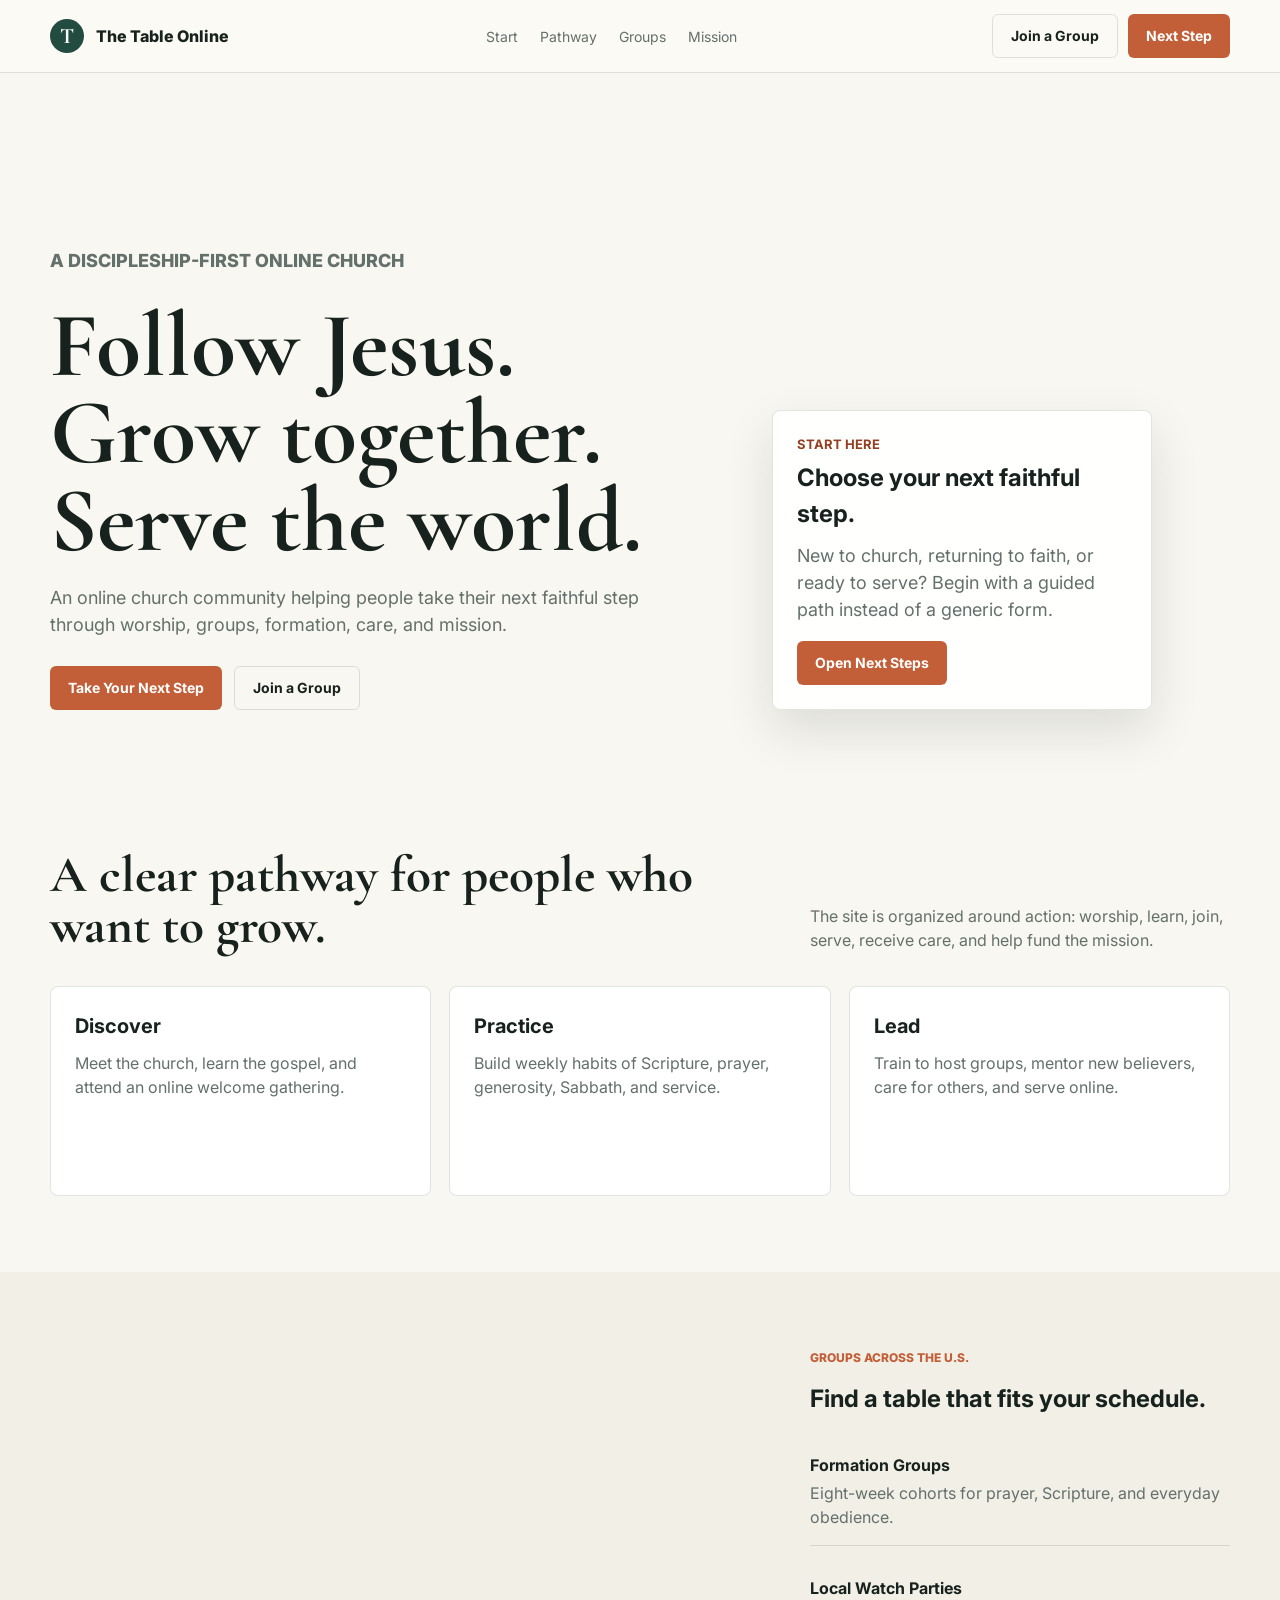
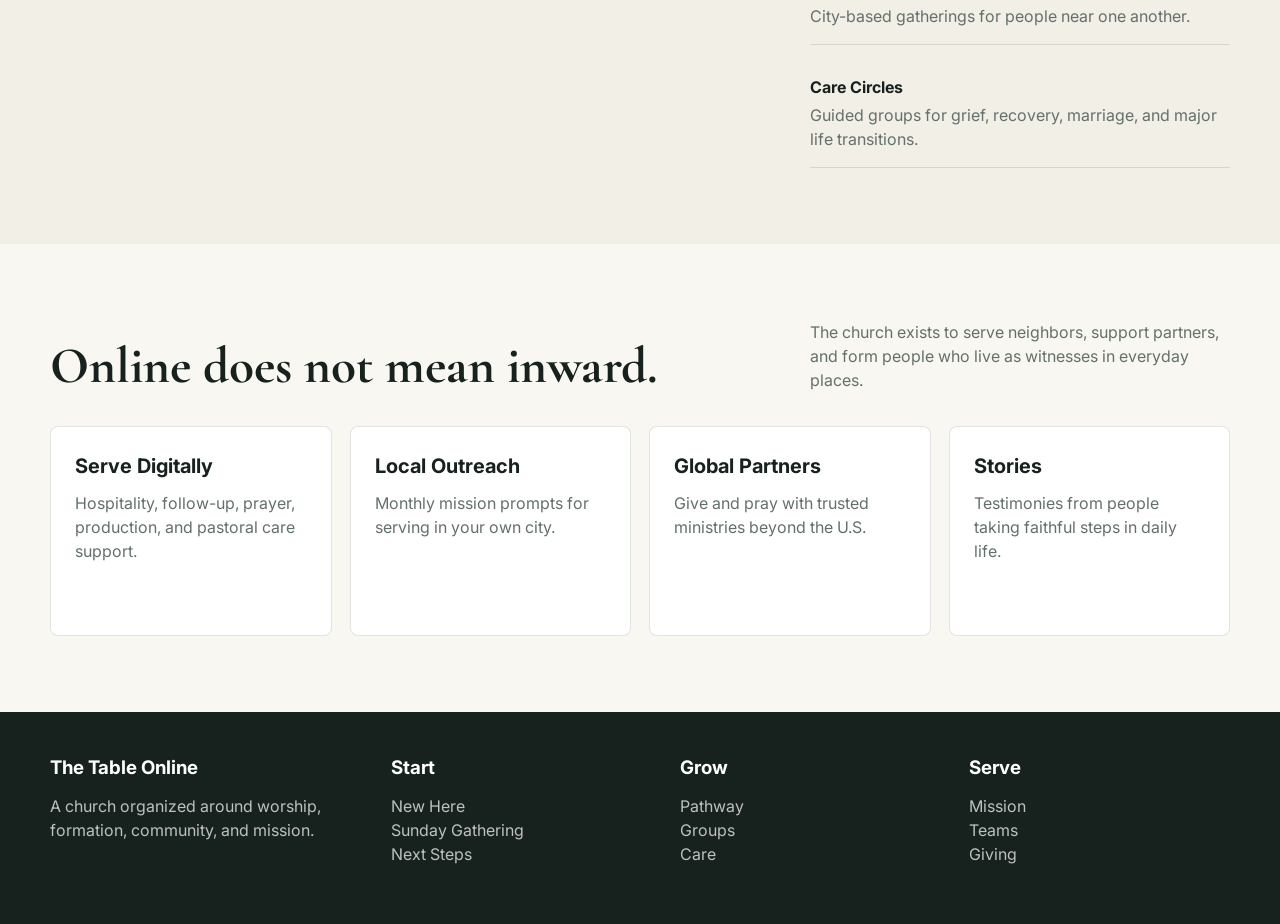
==== site-variants/mission-discipleship-platform/index.html @ 73ca4b81 "Deploy online church design variants" ====
<!doctype html>
<html lang="en">
  <head>
    <meta charset="utf-8">
    <meta name="viewport" content="width=device-width, initial-scale=1">
    <title>The Table Online | Mission & Discipleship Platform</title>
    <link rel="preconnect" href="https://fonts.googleapis.com">
    <link rel="preconnect" href="https://fonts.gstatic.com" crossorigin>
    <link href="https://fonts.googleapis.com/css2?family=Cormorant+Garamond:wght@600;700&family=Inter:wght@400;600;700;800&display=swap" rel="stylesheet">
    <link rel="stylesheet" href="../assets/styles.css">
  </head>
  <body class="discipleship-theme" style="--hero-image:url('https://images.unsplash.com/photo-1529156069898-49953e39b3ac?auto=format&fit=crop&w=2200&q=80'); --photo-image:url('https://images.unsplash.com/photo-1517048676732-d65bc937f952?auto=format&fit=crop&w=1400&q=80')">
    <nav class="nav">
      <div class="shell nav-inner">
        <a class="brand" href="../">
          <span class="brand-mark">T</span>
          <span>The Table Online</span>
        </a>
        <div class="nav-links">
          <a href="#start">Start</a>
          <a href="#pathway">Pathway</a>
          <a href="#groups">Groups</a>
          <a href="#mission">Mission</a>
        </div>
        <div class="nav-actions">
          <a class="button outline" href="#groups">Join a Group</a>
          <a class="button primary" href="#start">Next Step</a>
        </div>
      </div>
    </nav>
    <header class="hero">
      <div class="shell hero-grid">
        <div>
          <p class="eyebrow">A discipleship-first online church</p>
          <h1>Follow Jesus. Grow together. Serve the world.</h1>
          <p>An online church community helping people take their next faithful step through worship, groups, formation, care, and mission.</p>
          <div class="hero-actions">
            <a class="button primary" href="#start">Take Your Next Step</a>
            <a class="button outline" href="#groups">Join a Group</a>
          </div>
        </div>
        <aside class="service-panel" id="start">
          <strong>Start Here</strong>
          <h2>Choose your next faithful step.</h2>
          <p>New to church, returning to faith, or ready to serve? Begin with a guided path instead of a generic form.</p>
          <a class="button primary" href="#">Open Next Steps</a>
        </aside>
      </div>
    </header>
    <main>
      <section class="band" id="pathway">
        <div class="shell section-head">
          <h2>A clear pathway for people who want to grow.</h2>
          <p>The site is organized around action: worship, learn, join, serve, receive care, and help fund the mission.</p>
        </div>
        <div class="shell grid-3">
          <article class="card"><h3>Discover</h3><p>Meet the church, learn the gospel, and attend an online welcome gathering.</p></article>
          <article class="card"><h3>Practice</h3><p>Build weekly habits of Scripture, prayer, generosity, Sabbath, and service.</p></article>
          <article class="card"><h3>Lead</h3><p>Train to host groups, mentor new believers, care for others, and serve online.</p></article>
        </div>
      </section>
      <section class="band alt" id="groups">
        <div class="shell media-row">
          <div class="photo" role="img" aria-label="A team gathered around a table"></div>
          <div>
            <p class="eyebrow">Groups Across the U.S.</p>
            <h2>Find a table that fits your schedule.</h2>
            <div class="list">
              <div class="list-item"><strong>Formation Groups</strong><span>Eight-week cohorts for prayer, Scripture, and everyday obedience.</span></div>
              <div class="list-item"><strong>Local Watch Parties</strong><span>City-based gatherings for people near one another.</span></div>
              <div class="list-item"><strong>Care Circles</strong><span>Guided groups for grief, recovery, marriage, and major life transitions.</span></div>
            </div>
          </div>
        </div>
      </section>
      <section class="band" id="mission">
        <div class="shell section-head">
          <h2>Online does not mean inward.</h2>
          <p>The church exists to serve neighbors, support partners, and form people who live as witnesses in everyday places.</p>
        </div>
        <div class="shell grid-4">
          <article class="card"><h3>Serve Digitally</h3><p>Hospitality, follow-up, prayer, production, and pastoral care support.</p></article>
          <article class="card"><h3>Local Outreach</h3><p>Monthly mission prompts for serving in your own city.</p></article>
          <article class="card"><h3>Global Partners</h3><p>Give and pray with trusted ministries beyond the U.S.</p></article>
          <article class="card"><h3>Stories</h3><p>Testimonies from people taking faithful steps in daily life.</p></article>
        </div>
      </section>
    </main>
    <footer class="footer">
      <div class="shell footer-grid">
        <div><h3>The Table Online</h3><p>A church organized around worship, formation, community, and mission.</p></div>
        <div><h3>Start</h3><p>New Here<br>Sunday Gathering<br>Next Steps</p></div>
        <div><h3>Grow</h3><p>Pathway<br>Groups<br>Care</p></div>
        <div><h3>Serve</h3><p>Mission<br>Teams<br>Giving</p></div>
      </div>
    </footer>
  </body>
</html>
---- site-variants/assets/styles.css ----
:root {
  --ink: #17211d;
  --muted: #5e6a64;
  --paper: #fbfaf6;
  --panel: #ffffff;
  --line: rgba(23, 33, 29, 0.12);
  --accent: #b88a3d;
  --accent-strong: #8c6428;
  --secondary: #335f57;
  --deep: #111817;
  --radius: 8px;
  --shadow: 0 20px 50px rgba(22, 29, 25, 0.12);
  --serif: "Cormorant Garamond", Georgia, serif;
  --sans: Inter, ui-sans-serif, system-ui, -apple-system, BlinkMacSystemFont, "Segoe UI", sans-serif;
}

* {
  box-sizing: border-box;
}

html {
  min-width: 320px;
  scroll-behavior: smooth;
}

body {
  margin: 0;
  color: var(--ink);
  background: var(--paper);
  font-family: var(--sans);
  line-height: 1.5;
}

img {
  display: block;
  max-width: 100%;
}

a {
  color: inherit;
  text-decoration: none;
}

button,
.button {
  border: 0;
  border-radius: 6px;
  cursor: pointer;
  display: inline-flex;
  align-items: center;
  justify-content: center;
  gap: 10px;
  min-height: 44px;
  padding: 12px 18px;
  font: 700 14px/1 var(--sans);
  white-space: nowrap;
}

.button.primary {
  color: #fff;
  background: var(--accent);
}

.button.secondary {
  color: var(--ink);
  background: rgba(255, 255, 255, 0.88);
  border: 1px solid rgba(255, 255, 255, 0.55);
}

.button.outline {
  color: var(--ink);
  background: transparent;
  border: 1px solid var(--line);
}

.shell {
  width: min(1180px, calc(100% - 40px));
  margin: 0 auto;
}

.nav {
  position: fixed;
  z-index: 10;
  top: 0;
  left: 0;
  right: 0;
  background: rgba(251, 250, 246, 0.92);
  border-bottom: 1px solid var(--line);
  backdrop-filter: blur(18px);
}

.nav-inner {
  min-height: 72px;
  display: flex;
  align-items: center;
  justify-content: space-between;
  gap: 22px;
}

.brand {
  display: flex;
  align-items: center;
  gap: 12px;
  min-width: 180px;
  font-weight: 800;
}

.brand-mark {
  width: 34px;
  height: 34px;
  border-radius: 50%;
  display: grid;
  place-items: center;
  color: #fff;
  background: var(--secondary);
  font-family: var(--serif);
  font-size: 22px;
}

.nav-links {
  display: flex;
  gap: 22px;
  align-items: center;
  color: var(--muted);
  font-size: 14px;
}

.nav-actions {
  display: flex;
  gap: 10px;
  align-items: center;
}

.hero {
  min-height: 92vh;
  display: grid;
  align-items: end;
  padding: 150px 0 64px;
  color: #fff;
  background-image:
    linear-gradient(90deg, rgba(9, 15, 13, 0.82), rgba(9, 15, 13, 0.42) 52%, rgba(9, 15, 13, 0.1)),
    var(--hero-image);
  background-size: cover;
  background-position: center;
}

.hero-grid {
  display: grid;
  grid-template-columns: minmax(0, 680px) minmax(280px, 380px);
  gap: 42px;
  align-items: end;
}

.eyebrow {
  margin: 0 0 14px;
  color: var(--accent);
  font-size: 12px;
  font-weight: 800;
  letter-spacing: 0;
  text-transform: uppercase;
}

h1,
h2,
h3,
p {
  margin-top: 0;
}

h1 {
  margin-bottom: 20px;
  max-width: 780px;
  font-family: var(--serif);
  font-size: clamp(48px, 8vw, 92px);
  line-height: 0.95;
  font-weight: 700;
}

.hero p {
  max-width: 610px;
  margin-bottom: 28px;
  color: rgba(255, 255, 255, 0.88);
  font-size: 18px;
}

.hero-actions {
  display: flex;
  gap: 12px;
  flex-wrap: wrap;
}

.service-panel {
  background: rgba(255, 255, 255, 0.92);
  color: var(--ink);
  border-radius: var(--radius);
  padding: 24px;
  box-shadow: var(--shadow);
}

.service-panel strong {
  display: block;
  margin-bottom: 6px;
  font-size: 13px;
  color: var(--accent-strong);
  text-transform: uppercase;
}

.service-panel h2 {
  font-size: 24px;
  margin-bottom: 10px;
}

.service-panel p {
  color: var(--muted);
  margin-bottom: 18px;
}

.band {
  padding: 76px 0;
}

.band.alt {
  background: #f1efe6;
}

.section-head {
  display: flex;
  justify-content: space-between;
  gap: 28px;
  align-items: end;
  margin-bottom: 34px;
}

.section-head h2 {
  max-width: 650px;
  margin-bottom: 0;
  font-family: var(--serif);
  font-size: clamp(34px, 4vw, 56px);
  line-height: 1;
}

.section-head p {
  max-width: 420px;
  margin-bottom: 0;
  color: var(--muted);
}

.grid-3,
.grid-4 {
  display: grid;
  gap: 18px;
}

.grid-3 {
  grid-template-columns: repeat(3, minmax(0, 1fr));
}

.grid-4 {
  grid-template-columns: repeat(4, minmax(0, 1fr));
}

.card {
  min-height: 210px;
  padding: 24px;
  background: var(--panel);
  border: 1px solid var(--line);
  border-radius: var(--radius);
}

.card h3 {
  margin-bottom: 10px;
  font-size: 20px;
}

.card p {
  color: var(--muted);
  margin-bottom: 0;
}

.media-row {
  display: grid;
  grid-template-columns: minmax(0, 1fr) minmax(280px, 420px);
  gap: 36px;
  align-items: center;
}

.photo {
  min-height: 420px;
  border-radius: var(--radius);
  background: var(--photo-image) center/cover;
}

.list {
  display: grid;
  gap: 14px;
}

.list-item {
  padding: 16px 0;
  border-bottom: 1px solid var(--line);
}

.list-item strong {
  display: block;
  margin-bottom: 4px;
}

.list-item span {
  color: var(--muted);
}

.footer {
  background: var(--deep);
  color: #fff;
  padding: 42px 0;
}

.footer-grid {
  display: grid;
  grid-template-columns: 1.2fr repeat(3, minmax(120px, 1fr));
  gap: 28px;
}

.footer p,
.footer a {
  color: rgba(255, 255, 255, 0.72);
}

.footer h3 {
  margin-bottom: 12px;
}

.dark-theme {
  --paper: #0f1315;
  --panel: #161d20;
  --ink: #f6f1e8;
  --muted: #aab2ad;
  --line: rgba(255, 255, 255, 0.12);
  --accent: #51a8ff;
  --accent-strong: #9fd0ff;
  --secondary: #d6a756;
  --deep: #080a0b;
}

.dark-theme .nav {
  background: rgba(15, 19, 21, 0.9);
}

.dark-theme .hero {
  background-image:
    linear-gradient(90deg, rgba(5, 8, 10, 0.9), rgba(5, 8, 10, 0.55) 52%, rgba(5, 8, 10, 0.18)),
    var(--hero-image);
}

.dark-theme .button.secondary {
  color: #fff;
  background: rgba(255, 255, 255, 0.12);
}

.dark-theme .band.alt {
  background: #141a1d;
}

.dark-theme .service-panel {
  background: rgba(19, 26, 30, 0.92);
  color: #fff;
}

.discipleship-theme {
  --paper: #f8f7f1;
  --panel: #ffffff;
  --ink: #17211d;
  --muted: #64706b;
  --accent: #c35f38;
  --accent-strong: #933f22;
  --secondary: #234c40;
  --deep: #17211d;
}

.discipleship-theme .hero {
  min-height: 86vh;
  background-image:
    linear-gradient(90deg, rgba(248, 247, 241, 0.96), rgba(248, 247, 241, 0.74) 48%, rgba(248, 247, 241, 0.08)),
    var(--hero-image);
  color: var(--ink);
}

.discipleship-theme .hero p {
  color: var(--muted);
}

.discipleship-theme .service-panel {
  border: 1px solid var(--line);
}

.preview-page {
  background: #f8f7f1;
}

.preview-hero {
  padding: 110px 0 54px;
}

.preview-hero h1 {
  color: #17211d;
}

.preview-hero p {
  max-width: 720px;
  color: #5e6a64;
  font-size: 18px;
}

.preview-grid {
  display: grid;
  grid-template-columns: repeat(3, minmax(0, 1fr));
  gap: 18px;
  padding-bottom: 70px;
}

.preview-card {
  min-height: 520px;
  display: flex;
  flex-direction: column;
  overflow: hidden;
  border: 1px solid var(--line);
  border-radius: var(--radius);
  background: #fff;
}

.preview-image {
  min-height: 230px;
  background: var(--preview-image) center/cover;
}

.preview-content {
  display: flex;
  flex: 1;
  flex-direction: column;
  justify-content: space-between;
  gap: 24px;
  padding: 24px;
}

.preview-content h2 {
  font-family: var(--serif);
  font-size: 34px;
  line-height: 1;
}

.preview-content p {
  color: var(--muted);
}

@media (max-width: 920px) {
  .nav-links {
    display: none;
  }

  .hero-grid,
  .media-row,
  .footer-grid,
  .preview-grid {
    grid-template-columns: 1fr;
  }

  .grid-3,
  .grid-4 {
    grid-template-columns: repeat(2, minmax(0, 1fr));
  }

  .section-head {
    display: block;
  }

  .section-head p {
    margin-top: 14px;
  }
}

@media (max-width: 640px) {
  .shell {
    width: min(100% - 28px, 1180px);
  }

  .nav-actions .outline {
    display: none;
  }

  .hero {
    min-height: auto;
    padding: 128px 0 38px;
  }

  h1 {
    font-size: 46px;
  }

  .hero p {
    font-size: 16px;
  }

  .service-panel {
    padding: 20px;
  }

  .band {
    padding: 54px 0;
  }

  .grid-3,
  .grid-4 {
    grid-template-columns: 1fr;
  }

  .photo {
    min-height: 300px;
  }
}
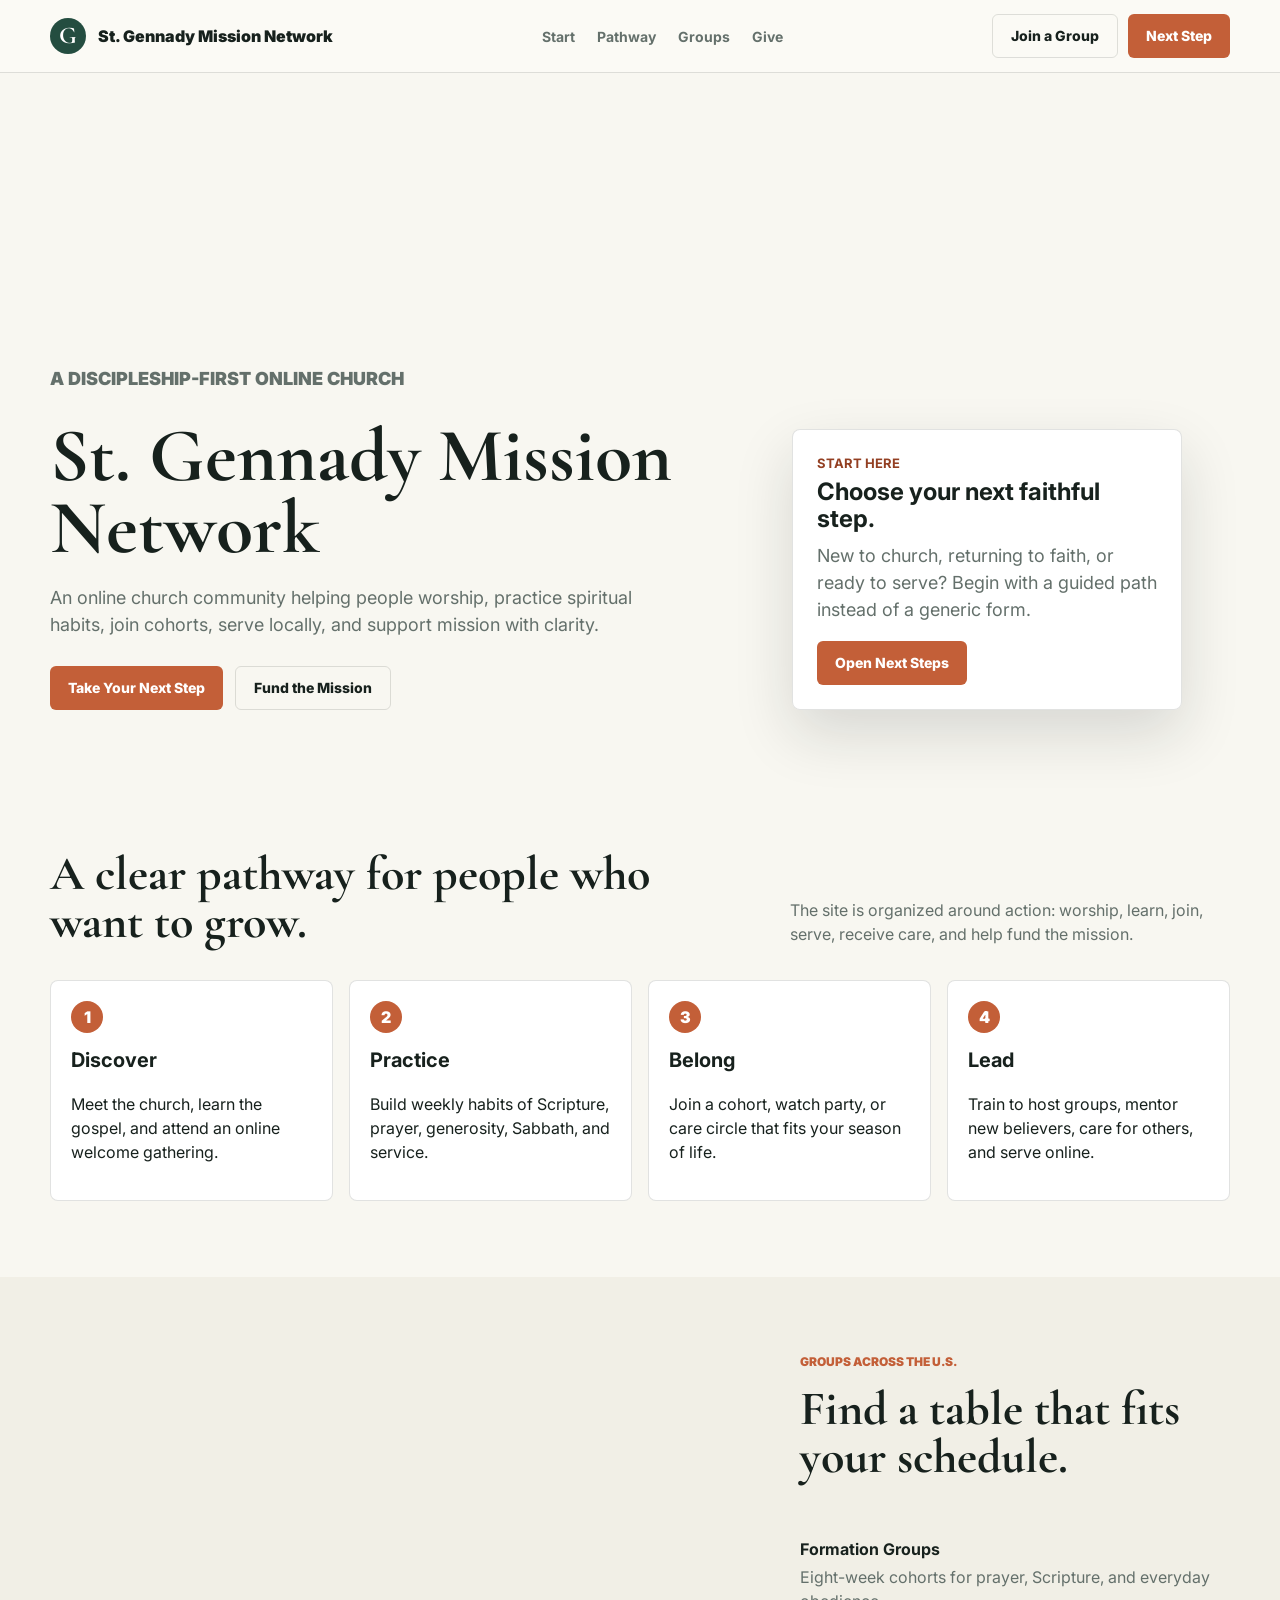
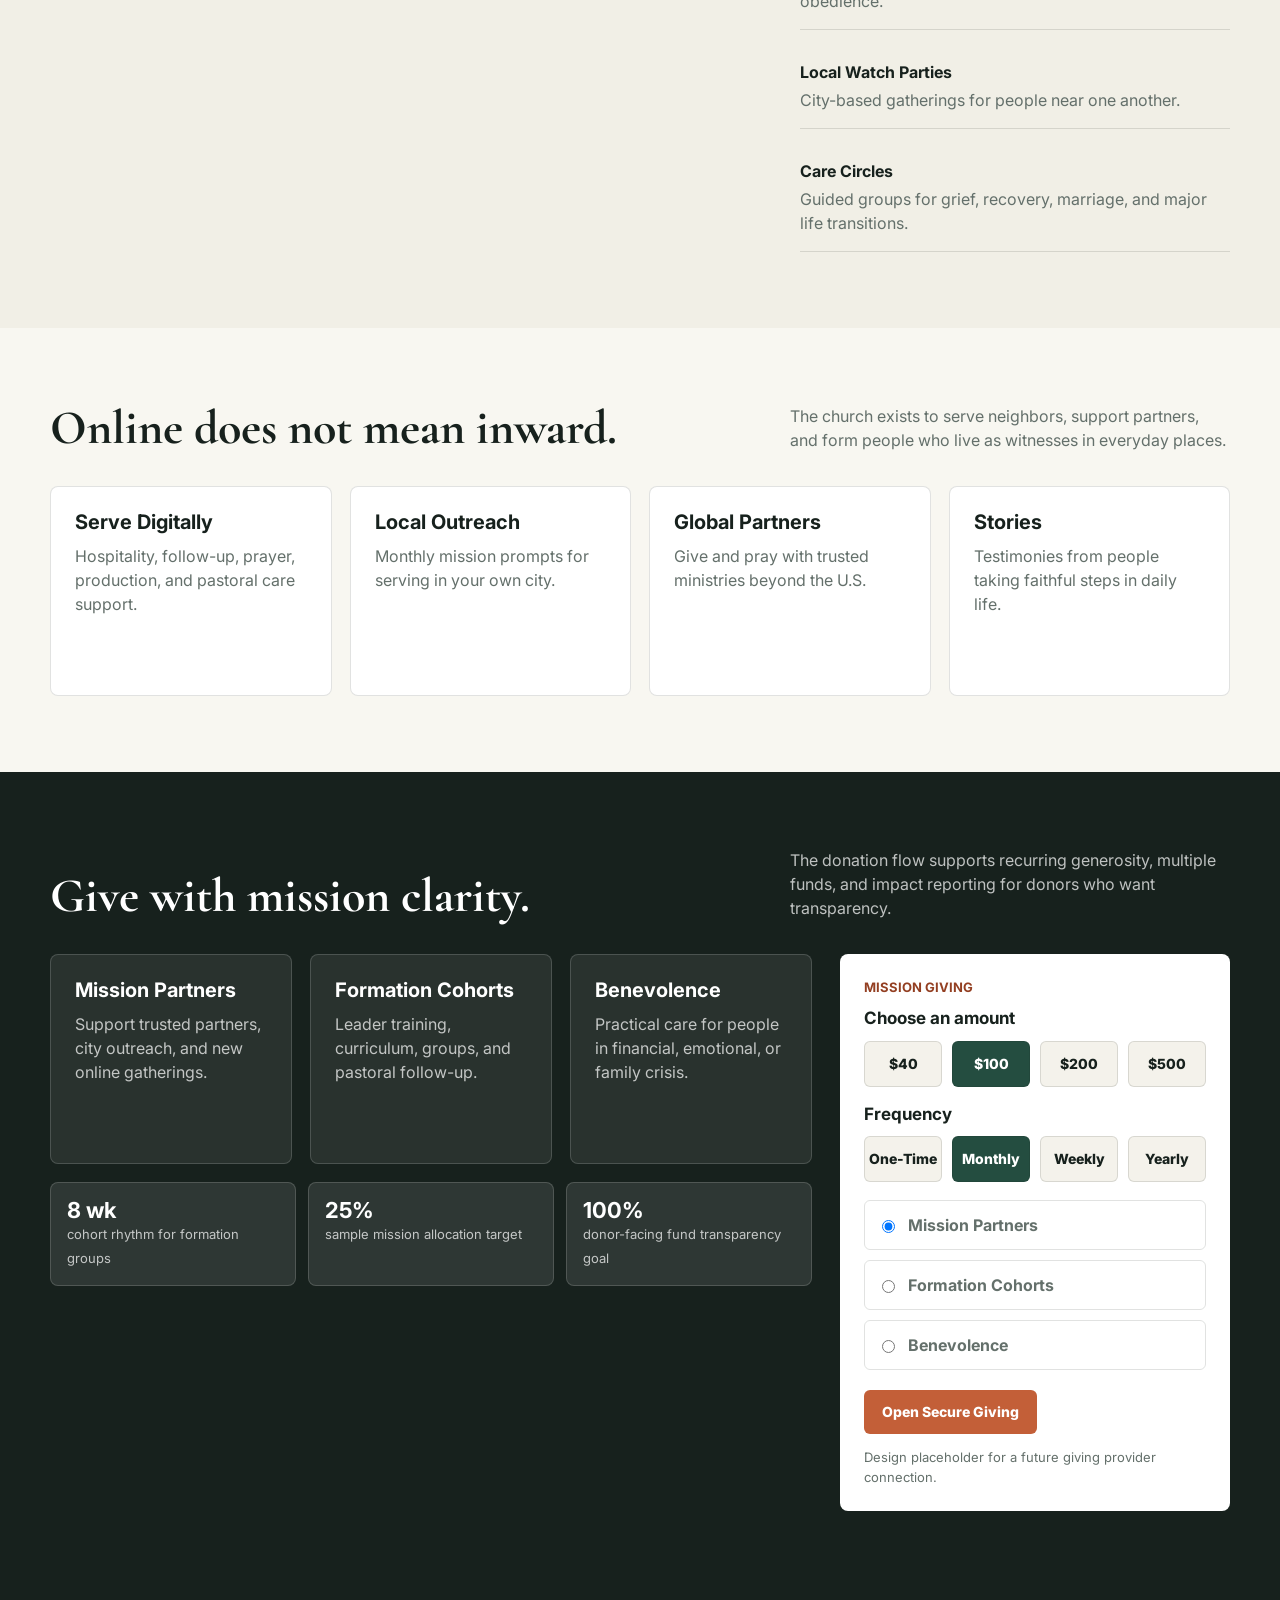
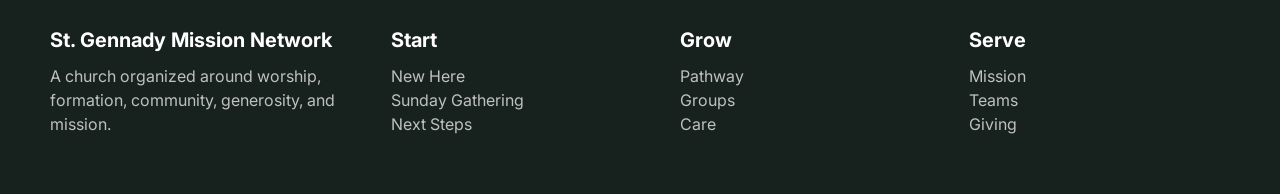
==== commit f3c4b307: "Update St. Gennady online church concepts" ====
--- a/site-variants/mission-discipleship-platform/index.html
+++ b/site-variants/mission-discipleship-platform/index.html
@@ -3,7 +3,7 @@
   <head>
     <meta charset="utf-8">
     <meta name="viewport" content="width=device-width, initial-scale=1">
-    <title>The Table Online | Mission & Discipleship Platform</title>
+    <title>St. Gennady Mission Network | Discipleship Platform</title>
     <link rel="preconnect" href="https://fonts.googleapis.com">
     <link rel="preconnect" href="https://fonts.gstatic.com" crossorigin>
     <link href="https://fonts.googleapis.com/css2?family=Cormorant+Garamond:wght@600;700&family=Inter:wght@400;600;700;800&display=swap" rel="stylesheet">
@@ -13,14 +13,14 @@
     <nav class="nav">
       <div class="shell nav-inner">
         <a class="brand" href="../">
-          <span class="brand-mark">T</span>
-          <span>The Table Online</span>
+          <span class="brand-mark">G</span>
+          <span>St. Gennady Mission Network</span>
         </a>
         <div class="nav-links">
           <a href="#start">Start</a>
           <a href="#pathway">Pathway</a>
           <a href="#groups">Groups</a>
-          <a href="#mission">Mission</a>
+          <a href="#give">Give</a>
         </div>
         <div class="nav-actions">
           <a class="button outline" href="#groups">Join a Group</a>
@@ -32,11 +32,11 @@
       <div class="shell hero-grid">
         <div>
           <p class="eyebrow">A discipleship-first online church</p>
-          <h1>Follow Jesus. Grow together. Serve the world.</h1>
-          <p>An online church community helping people take their next faithful step through worship, groups, formation, care, and mission.</p>
+          <h1>St. Gennady Mission Network</h1>
+          <p>An online church community helping people worship, practice spiritual habits, join cohorts, serve locally, and support mission with clarity.</p>
           <div class="hero-actions">
             <a class="button primary" href="#start">Take Your Next Step</a>
-            <a class="button outline" href="#groups">Join a Group</a>
+            <a class="button outline" href="#give">Fund the Mission</a>
           </div>
         </div>
         <aside class="service-panel" id="start">
@@ -53,10 +53,11 @@
           <h2>A clear pathway for people who want to grow.</h2>
           <p>The site is organized around action: worship, learn, join, serve, receive care, and help fund the mission.</p>
         </div>
-        <div class="shell grid-3">
-          <article class="card"><h3>Discover</h3><p>Meet the church, learn the gospel, and attend an online welcome gathering.</p></article>
-          <article class="card"><h3>Practice</h3><p>Build weekly habits of Scripture, prayer, generosity, Sabbath, and service.</p></article>
-          <article class="card"><h3>Lead</h3><p>Train to host groups, mentor new believers, care for others, and serve online.</p></article>
+        <div class="shell pathway">
+          <article class="path-step"><span>1</span><h3>Discover</h3><p>Meet the church, learn the gospel, and attend an online welcome gathering.</p></article>
+          <article class="path-step"><span>2</span><h3>Practice</h3><p>Build weekly habits of Scripture, prayer, generosity, Sabbath, and service.</p></article>
+          <article class="path-step"><span>3</span><h3>Belong</h3><p>Join a cohort, watch party, or care circle that fits your season of life.</p></article>
+          <article class="path-step"><span>4</span><h3>Lead</h3><p>Train to host groups, mentor new believers, care for others, and serve online.</p></article>
         </div>
       </section>
       <section class="band alt" id="groups">
@@ -85,10 +86,54 @@
           <article class="card"><h3>Stories</h3><p>Testimonies from people taking faithful steps in daily life.</p></article>
         </div>
       </section>
+      <section class="band giving-section" id="give">
+        <div class="shell section-head">
+          <h2>Give with mission clarity.</h2>
+          <p>The donation flow supports recurring generosity, multiple funds, and impact reporting for donors who want transparency.</p>
+        </div>
+        <div class="shell donation-layout">
+          <div>
+            <div class="funds-grid">
+              <article class="card"><h3>Mission Partners</h3><p>Support trusted partners, city outreach, and new online gatherings.</p></article>
+              <article class="card"><h3>Formation Cohorts</h3><p>Leader training, curriculum, groups, and pastoral follow-up.</p></article>
+              <article class="card"><h3>Benevolence</h3><p>Practical care for people in financial, emotional, or family crisis.</p></article>
+            </div>
+            <div class="impact-strip">
+              <div class="impact-tile"><strong>8 wk</strong><span>cohort rhythm for formation groups</span></div>
+              <div class="impact-tile"><strong>25%</strong><span>sample mission allocation target</span></div>
+              <div class="impact-tile"><strong>100%</strong><span>donor-facing fund transparency goal</span></div>
+            </div>
+          </div>
+          <form class="donation-form" aria-label="Donation prototype">
+            <strong>Mission giving</strong>
+            <h3>Choose an amount</h3>
+            <div class="amount-row">
+              <button type="button">$40</button>
+              <button type="button" class="is-active">$100</button>
+              <button type="button">$200</button>
+              <button type="button">$500</button>
+            </div>
+            <h3>Frequency</h3>
+            <div class="frequency-row">
+              <button type="button">One-Time</button>
+              <button type="button" class="is-active">Monthly</button>
+              <button type="button">Weekly</button>
+              <button type="button">Yearly</button>
+            </div>
+            <div class="fund-select">
+              <label><input type="radio" name="mission-fund" checked> Mission Partners</label>
+              <label><input type="radio" name="mission-fund"> Formation Cohorts</label>
+              <label><input type="radio" name="mission-fund"> Benevolence</label>
+            </div>
+            <button class="button primary" type="button">Open Secure Giving</button>
+            <p class="trust-note">Design placeholder for a future giving provider connection.</p>
+          </form>
+        </div>
+      </section>
     </main>
     <footer class="footer">
       <div class="shell footer-grid">
-        <div><h3>The Table Online</h3><p>A church organized around worship, formation, community, and mission.</p></div>
+        <div><h3>St. Gennady Mission Network</h3><p>A church organized around worship, formation, community, generosity, and mission.</p></div>
         <div><h3>Start</h3><p>New Here<br>Sunday Gathering<br>Next Steps</p></div>
         <div><h3>Grow</h3><p>Pathway<br>Groups<br>Care</p></div>
         <div><h3>Serve</h3><p>Mission<br>Teams<br>Giving</p></div>
--- a/site-variants/assets/styles.css
+++ b/site-variants/assets/styles.css
@@ -1,15 +1,16 @@
 :root {
   --ink: #17211d;
-  --muted: #5e6a64;
+  --muted: #5f6b65;
   --paper: #fbfaf6;
   --panel: #ffffff;
-  --line: rgba(23, 33, 29, 0.12);
-  --accent: #b88a3d;
-  --accent-strong: #8c6428;
-  --secondary: #335f57;
+  --line: rgba(23, 33, 29, 0.13);
+  --accent: #b37a34;
+  --accent-strong: #805520;
+  --secondary: #2f625d;
+  --plum: #683f62;
   --deep: #111817;
   --radius: 8px;
-  --shadow: 0 20px 50px rgba(22, 29, 25, 0.12);
+  --shadow: 0 24px 60px rgba(22, 29, 25, 0.14);
   --serif: "Cormorant Garamond", Georgia, serif;
   --sans: Inter, ui-sans-serif, system-ui, -apple-system, BlinkMacSystemFont, "Segoe UI", sans-serif;
 }
@@ -52,7 +53,8 @@
   gap: 10px;
   min-height: 44px;
   padding: 12px 18px;
-  font: 700 14px/1 var(--sans);
+  font: 800 14px/1 var(--sans);
+  text-align: center;
   white-space: nowrap;
 }
 
@@ -64,7 +66,7 @@
 .button.secondary {
   color: var(--ink);
   background: rgba(255, 255, 255, 0.88);
-  border: 1px solid rgba(255, 255, 255, 0.55);
+  border: 1px solid rgba(255, 255, 255, 0.58);
 }
 
 .button.outline {
@@ -80,7 +82,7 @@
 
 .nav {
   position: fixed;
-  z-index: 10;
+  z-index: 20;
   top: 0;
   left: 0;
   right: 0;
@@ -101,20 +103,21 @@
   display: flex;
   align-items: center;
   gap: 12px;
-  min-width: 180px;
-  font-weight: 800;
+  min-width: 210px;
+  font-weight: 900;
 }
 
 .brand-mark {
-  width: 34px;
-  height: 34px;
+  width: 36px;
+  height: 36px;
   border-radius: 50%;
   display: grid;
   place-items: center;
   color: #fff;
   background: var(--secondary);
   font-family: var(--serif);
-  font-size: 22px;
+  font-size: 24px;
+  line-height: 1;
 }
 
 .nav-links {
@@ -123,6 +126,7 @@
   align-items: center;
   color: var(--muted);
   font-size: 14px;
+  font-weight: 700;
 }
 
 .nav-actions {
@@ -138,7 +142,7 @@
   padding: 150px 0 64px;
   color: #fff;
   background-image:
-    linear-gradient(90deg, rgba(9, 15, 13, 0.82), rgba(9, 15, 13, 0.42) 52%, rgba(9, 15, 13, 0.1)),
+    linear-gradient(90deg, rgba(9, 15, 13, 0.84), rgba(9, 15, 13, 0.5) 54%, rgba(9, 15, 13, 0.12)),
     var(--hero-image);
   background-size: cover;
   background-position: center;
@@ -146,7 +150,7 @@
 
 .hero-grid {
   display: grid;
-  grid-template-columns: minmax(0, 680px) minmax(280px, 380px);
+  grid-template-columns: minmax(0, 700px) minmax(300px, 390px);
   gap: 42px;
   align-items: end;
 }
@@ -155,7 +159,7 @@
   margin: 0 0 14px;
   color: var(--accent);
   font-size: 12px;
-  font-weight: 800;
+  font-weight: 900;
   letter-spacing: 0;
   text-transform: uppercase;
 }
@@ -169,17 +173,28 @@
 
 h1 {
   margin-bottom: 20px;
-  max-width: 780px;
+  max-width: 820px;
   font-family: var(--serif);
-  font-size: clamp(48px, 8vw, 92px);
+  font-size: 76px;
   line-height: 0.95;
   font-weight: 700;
 }
 
+h2 {
+  font-family: var(--serif);
+  font-size: 48px;
+  line-height: 1;
+}
+
+h3 {
+  font-size: 20px;
+  line-height: 1.15;
+}
+
 .hero p {
-  max-width: 610px;
+  max-width: 640px;
   margin-bottom: 28px;
-  color: rgba(255, 255, 255, 0.88);
+  color: rgba(255, 255, 255, 0.9);
   font-size: 18px;
 }
 
@@ -189,15 +204,17 @@
   flex-wrap: wrap;
 }
 
-.service-panel {
-  background: rgba(255, 255, 255, 0.92);
+.service-panel,
+.donation-panel {
+  background: rgba(255, 255, 255, 0.94);
   color: var(--ink);
   border-radius: var(--radius);
   padding: 24px;
   box-shadow: var(--shadow);
 }
 
-.service-panel strong {
+.service-panel strong,
+.donation-panel strong {
   display: block;
   margin-bottom: 6px;
   font-size: 13px;
@@ -205,12 +222,16 @@
   text-transform: uppercase;
 }
 
-.service-panel h2 {
+.service-panel h2,
+.donation-panel h2 {
+  font-family: var(--sans);
   font-size: 24px;
+  line-height: 1.1;
   margin-bottom: 10px;
 }
 
-.service-panel p {
+.service-panel p,
+.donation-panel p {
   color: var(--muted);
   margin-bottom: 18px;
 }
@@ -232,21 +253,19 @@
 }
 
 .section-head h2 {
-  max-width: 650px;
+  max-width: 680px;
   margin-bottom: 0;
-  font-family: var(--serif);
-  font-size: clamp(34px, 4vw, 56px);
-  line-height: 1;
 }
 
 .section-head p {
-  max-width: 420px;
+  max-width: 440px;
   margin-bottom: 0;
   color: var(--muted);
 }
 
 .grid-3,
-.grid-4 {
+.grid-4,
+.funds-grid {
   display: grid;
   gap: 18px;
 }
@@ -257,6 +276,10 @@
 
 .grid-4 {
   grid-template-columns: repeat(4, minmax(0, 1fr));
+}
+
+.funds-grid {
+  grid-template-columns: repeat(3, minmax(0, 1fr));
 }
 
 .card {
@@ -269,7 +292,6 @@
 
 .card h3 {
   margin-bottom: 10px;
-  font-size: 20px;
 }
 
 .card p {
@@ -279,13 +301,13 @@
 
 .media-row {
   display: grid;
-  grid-template-columns: minmax(0, 1fr) minmax(280px, 420px);
+  grid-template-columns: minmax(0, 1fr) minmax(300px, 430px);
   gap: 36px;
   align-items: center;
 }
 
 .photo {
-  min-height: 420px;
+  min-height: 430px;
   border-radius: var(--radius);
   background: var(--photo-image) center/cover;
 }
@@ -307,6 +329,184 @@
 
 .list-item span {
   color: var(--muted);
+}
+
+.giving-section {
+  background: var(--deep);
+  color: #fff;
+}
+
+.giving-section .section-head p,
+.giving-section .card p,
+.giving-section .list-item span {
+  color: rgba(255, 255, 255, 0.72);
+}
+
+.giving-section .card {
+  background: rgba(255, 255, 255, 0.08);
+  border-color: rgba(255, 255, 255, 0.16);
+}
+
+.donation-layout {
+  display: grid;
+  grid-template-columns: minmax(0, 1fr) minmax(300px, 390px);
+  gap: 28px;
+  align-items: start;
+}
+
+.donation-form {
+  background: #fff;
+  color: var(--ink);
+  border-radius: var(--radius);
+  padding: 24px;
+}
+
+.donation-form > strong {
+  display: block;
+  margin-bottom: 12px;
+  color: var(--accent-strong);
+  font-size: 13px;
+  text-transform: uppercase;
+}
+
+.donation-form h3 {
+  margin-bottom: 12px;
+  font-size: 17px;
+}
+
+.amount-row,
+.frequency-row {
+  display: grid;
+  grid-template-columns: repeat(4, minmax(0, 1fr));
+  gap: 10px;
+  margin-bottom: 18px;
+}
+
+.amount-row button,
+.frequency-row button {
+  min-height: 46px;
+  color: var(--ink);
+  background: #f4f2eb;
+  border: 1px solid var(--line);
+}
+
+.amount-row button.is-active,
+.frequency-row button.is-active {
+  color: #fff;
+  background: var(--secondary);
+}
+
+.fund-select {
+  display: grid;
+  gap: 10px;
+  margin: 16px 0 20px;
+}
+
+.fund-select label {
+  display: flex;
+  align-items: center;
+  gap: 10px;
+  padding: 12px;
+  border: 1px solid var(--line);
+  border-radius: 6px;
+  color: var(--muted);
+  font-weight: 700;
+}
+
+.trust-note {
+  margin: 14px 0 0;
+  color: var(--muted);
+  font-size: 13px;
+}
+
+.impact-strip {
+  display: grid;
+  grid-template-columns: repeat(3, minmax(0, 1fr));
+  gap: 12px;
+  margin-top: 18px;
+}
+
+.impact-tile {
+  border-radius: var(--radius);
+  padding: 16px;
+  background: rgba(255, 255, 255, 0.1);
+  border: 1px solid rgba(255, 255, 255, 0.16);
+}
+
+.impact-tile strong {
+  display: block;
+  font-size: 22px;
+  line-height: 1;
+  color: #fff;
+}
+
+.impact-tile span {
+  color: rgba(255, 255, 255, 0.72);
+  font-size: 13px;
+}
+
+.live-frame {
+  min-height: 330px;
+  display: grid;
+  place-items: center;
+  padding: 26px;
+  background-image:
+    linear-gradient(140deg, rgba(6, 8, 10, 0.82), rgba(6, 8, 10, 0.24)),
+    var(--photo-image);
+  background-size: cover;
+  background-position: center;
+  border-radius: var(--radius);
+  color: #fff;
+}
+
+.live-frame-content {
+  max-width: 520px;
+}
+
+.live-meta {
+  display: flex;
+  gap: 10px;
+  flex-wrap: wrap;
+  margin-bottom: 16px;
+}
+
+.live-meta span,
+.pill {
+  display: inline-flex;
+  align-items: center;
+  min-height: 30px;
+  padding: 6px 10px;
+  border-radius: 999px;
+  background: rgba(255, 255, 255, 0.16);
+  color: #fff;
+  font-size: 12px;
+  font-weight: 800;
+}
+
+.pathway {
+  display: grid;
+  grid-template-columns: repeat(4, minmax(0, 1fr));
+  gap: 16px;
+}
+
+.path-step {
+  min-height: 180px;
+  padding: 20px;
+  border-radius: var(--radius);
+  background: var(--panel);
+  border: 1px solid var(--line);
+}
+
+.path-step span {
+  display: inline-grid;
+  place-items: center;
+  width: 32px;
+  height: 32px;
+  margin-bottom: 16px;
+  border-radius: 50%;
+  color: #fff;
+  background: var(--accent);
+  font-weight: 900;
 }
 
 .footer {
@@ -336,9 +536,9 @@
   --ink: #f6f1e8;
   --muted: #aab2ad;
   --line: rgba(255, 255, 255, 0.12);
-  --accent: #51a8ff;
-  --accent-strong: #9fd0ff;
-  --secondary: #d6a756;
+  --accent: #4e9fdc;
+  --accent-strong: #9fc9ec;
+  --secondary: #d0a252;
   --deep: #080a0b;
 }
 
@@ -348,7 +548,7 @@
 
 .dark-theme .hero {
   background-image:
-    linear-gradient(90deg, rgba(5, 8, 10, 0.9), rgba(5, 8, 10, 0.55) 52%, rgba(5, 8, 10, 0.18)),
+    linear-gradient(90deg, rgba(5, 8, 10, 0.9), rgba(5, 8, 10, 0.56) 52%, rgba(5, 8, 10, 0.2)),
     var(--hero-image);
 }
 
@@ -361,9 +561,20 @@
   background: #141a1d;
 }
 
-.dark-theme .service-panel {
-  background: rgba(19, 26, 30, 0.92);
-  color: #fff;
+.dark-theme .service-panel,
+.dark-theme .donation-panel {
+  background: rgba(19, 26, 30, 0.94);
+  color: #fff;
+}
+
+.dark-theme .donation-form {
+  background: #f8f7f1;
+  color: #17211d;
+}
+
+.dark-theme .donation-form .fund-select label,
+.dark-theme .donation-form .trust-note {
+  color: #5f6b65;
 }
 
 .discipleship-theme {
@@ -373,14 +584,14 @@
   --muted: #64706b;
   --accent: #c35f38;
   --accent-strong: #933f22;
-  --secondary: #234c40;
+  --secondary: #244d40;
   --deep: #17211d;
 }
 
 .discipleship-theme .hero {
   min-height: 86vh;
   background-image:
-    linear-gradient(90deg, rgba(248, 247, 241, 0.96), rgba(248, 247, 241, 0.74) 48%, rgba(248, 247, 241, 0.08)),
+    linear-gradient(90deg, rgba(248, 247, 241, 0.96), rgba(248, 247, 241, 0.76) 48%, rgba(248, 247, 241, 0.1)),
     var(--hero-image);
   color: var(--ink);
 }
@@ -406,9 +617,26 @@
 }
 
 .preview-hero p {
-  max-width: 720px;
+  max-width: 760px;
   color: #5e6a64;
   font-size: 18px;
+}
+
+.research-note {
+  margin-top: 24px;
+  display: grid;
+  grid-template-columns: repeat(4, minmax(0, 1fr));
+  gap: 12px;
+}
+
+.research-note span {
+  padding: 12px;
+  border: 1px solid var(--line);
+  border-radius: var(--radius);
+  background: #fff;
+  color: var(--muted);
+  font-size: 13px;
+  font-weight: 700;
 }
 
 .preview-grid {
@@ -419,7 +647,7 @@
 }
 
 .preview-card {
-  min-height: 520px;
+  min-height: 560px;
   display: flex;
   flex-direction: column;
   overflow: hidden;
@@ -429,7 +657,7 @@
 }
 
 .preview-image {
-  min-height: 230px;
+  min-height: 240px;
   background: var(--preview-image) center/cover;
 }
 
@@ -443,7 +671,6 @@
 }
 
 .preview-content h2 {
-  font-family: var(--serif);
   font-size: 34px;
   line-height: 1;
 }
@@ -452,7 +679,15 @@
   color: var(--muted);
 }
 
-@media (max-width: 920px) {
+@media (max-width: 1020px) {
+  h1 {
+    font-size: 62px;
+  }
+
+  h2 {
+    font-size: 42px;
+  }
+
   .nav-links {
     display: none;
   }
@@ -460,12 +695,16 @@
   .hero-grid,
   .media-row,
   .footer-grid,
-  .preview-grid {
+  .preview-grid,
+  .donation-layout,
+  .research-note {
     grid-template-columns: 1fr;
   }
 
   .grid-3,
-  .grid-4 {
+  .grid-4,
+  .funds-grid,
+  .pathway {
     grid-template-columns: repeat(2, minmax(0, 1fr));
   }
 
@@ -483,6 +722,16 @@
     width: min(100% - 28px, 1180px);
   }
 
+  .brand {
+    min-width: 0;
+  }
+
+  .brand span:last-child {
+    max-width: 178px;
+    white-space: normal;
+    line-height: 1.1;
+  }
+
   .nav-actions .outline {
     display: none;
   }
@@ -493,14 +742,20 @@
   }
 
   h1 {
-    font-size: 46px;
+    font-size: 44px;
+  }
+
+  h2 {
+    font-size: 34px;
   }
 
   .hero p {
     font-size: 16px;
   }
 
-  .service-panel {
+  .service-panel,
+  .donation-panel,
+  .donation-form {
     padding: 20px;
   }
 
@@ -509,11 +764,21 @@
   }
 
   .grid-3,
-  .grid-4 {
+  .grid-4,
+  .funds-grid,
+  .pathway,
+  .impact-strip,
+  .amount-row,
+  .frequency-row {
     grid-template-columns: 1fr;
   }
 
   .photo {
     min-height: 300px;
   }
-}
+
+  .button {
+    width: 100%;
+    white-space: normal;
+  }
+}
